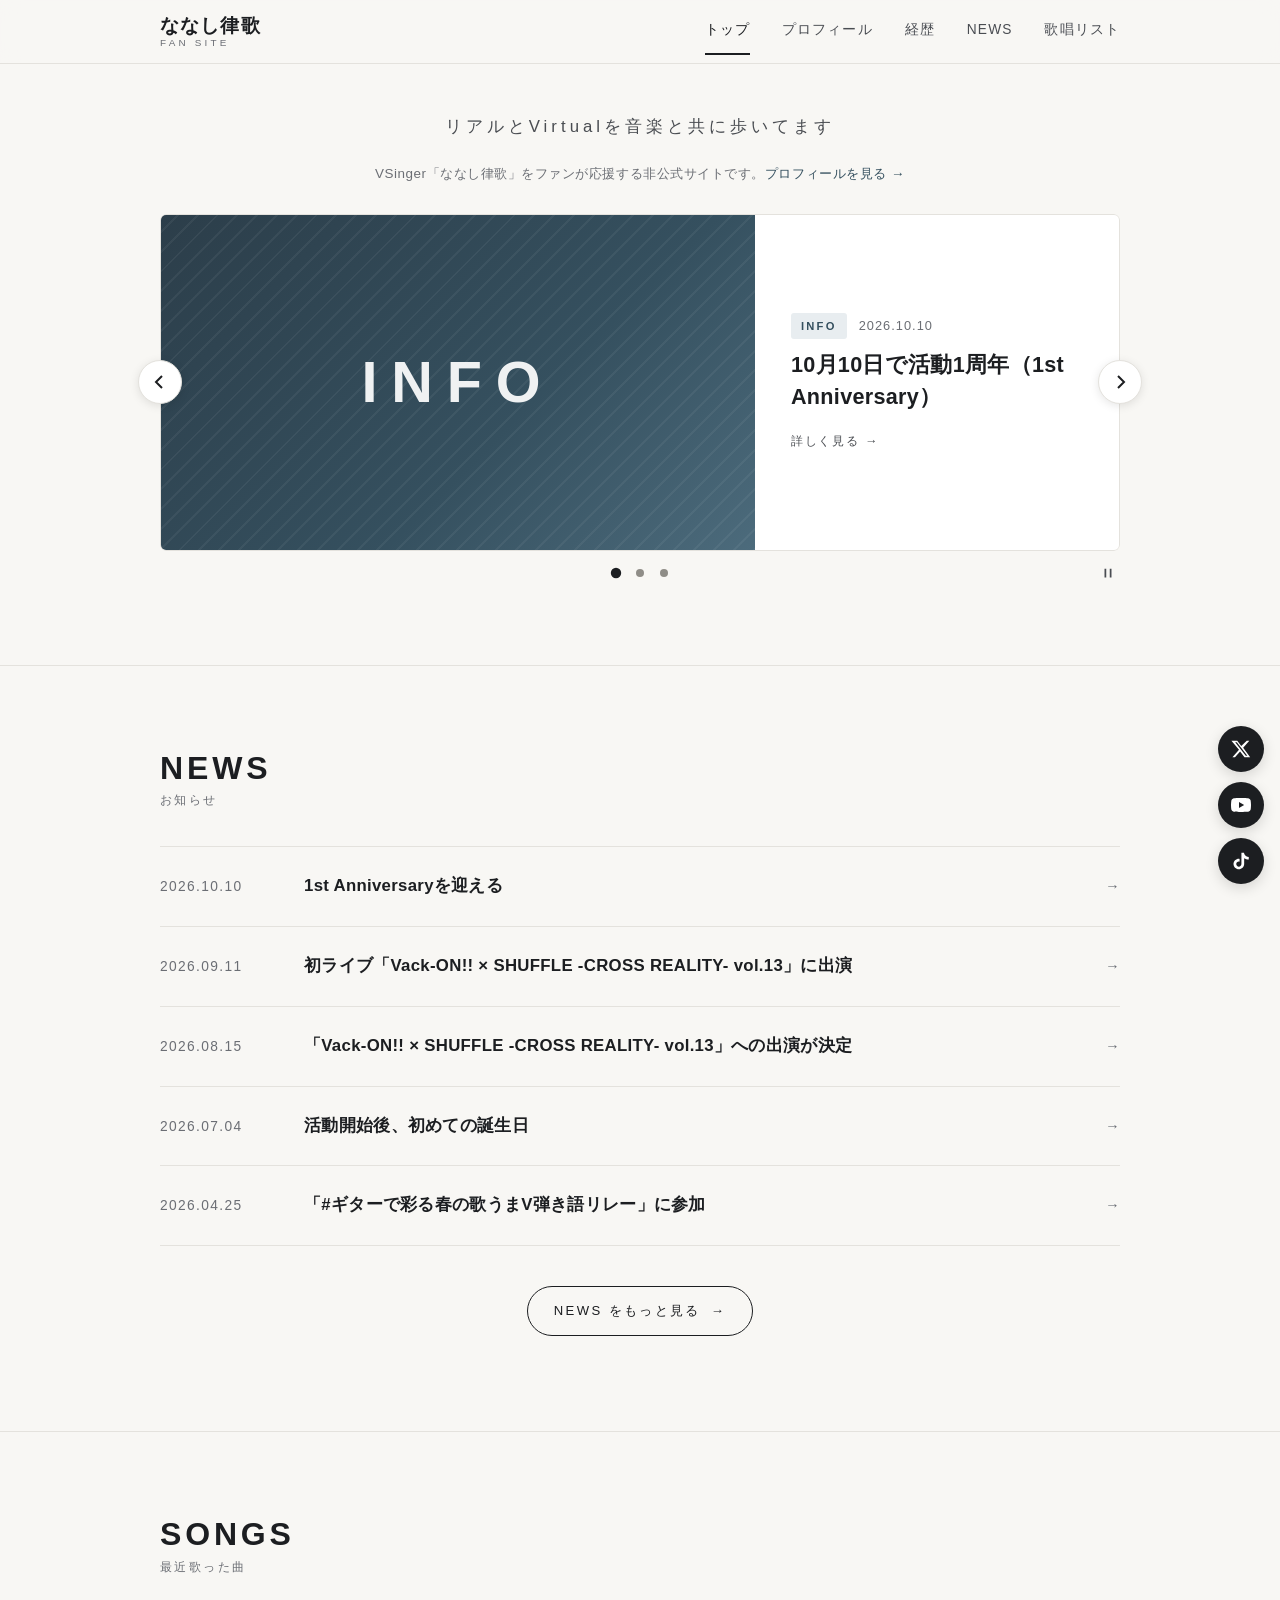
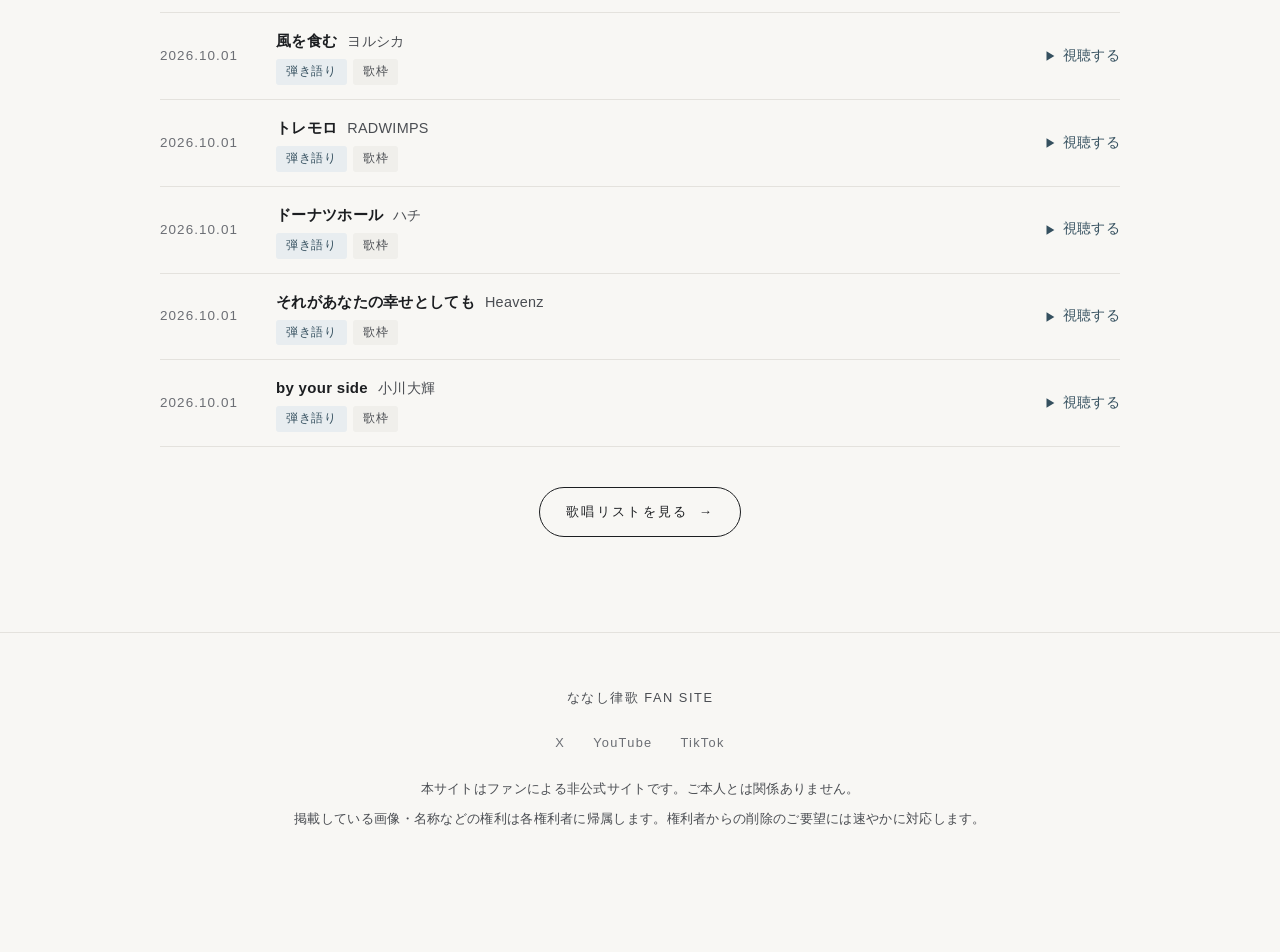
==== index.html @ d7cdb9dd "サイト初版 ななし律歌 FAN SITE の初回コミット（HTML/CSS/JS、サイト用データ、変換ツール、README）  Co-Authored-By: Claude Fable 5.1 <no" ====
<!DOCTYPE html>
<html lang="ja">
<head>
  <meta charset="UTF-8">
  <meta name="viewport" content="width=device-width, initial-scale=1">
  <title>ななし律歌 FAN SITE</title>
  <meta name="description" content="VSinger ななし律歌の非公式ファンサイト。リアルとVirtualを音楽と共に歩いてます。最新情報と歌唱リストをまとめています。">
  <meta property="og:title" content="ななし律歌 FAN SITE">
  <meta property="og:description" content="VSinger ななし律歌の非公式ファンサイト。リアルとVirtualを音楽と共に歩いてます。最新情報と歌唱リストをまとめています。">
  <meta property="og:type" content="website">
  <meta property="og:site_name" content="ななし律歌 FAN SITE">
  <meta property="og:locale" content="ja_JP">
  <meta property="og:url" content="https://USERNAME.github.io/nanashi-fansite/">
  <meta property="og:image" content="https://USERNAME.github.io/nanashi-fansite/images/og.png">
  <meta property="og:image:width" content="1200">
  <meta property="og:image:height" content="630">
  <meta property="og:image:alt" content="ななし律歌 FAN SITE">
  <meta name="twitter:card" content="summary_large_image">
  <link rel="canonical" href="https://USERNAME.github.io/nanashi-fansite/">
  <meta name="theme-color" content="#f8f7f4">
  <meta name="color-scheme" content="only light">
  <link rel="apple-touch-icon" href="./images/apple-touch-icon.png">
  <link rel="icon" href="data:image/svg+xml,%3Csvg xmlns='http://www.w3.org/2000/svg' viewBox='0 0 64 64'%3E%3Crect width='64' height='64' rx='14' fill='%2335505f'/%3E%3Ctext x='32' y='44' font-size='34' text-anchor='middle' fill='white' font-family='sans-serif' font-weight='700'%3E律%3C/text%3E%3C/svg%3E">
  <link rel="preconnect" href="https://i.ytimg.com">
  <link rel="stylesheet" href="./css/style.css">
</head>
<body>
  <!-- ヘッダー（全ページ共通・常に表示） -->
  <header class="site-header">
    <div class="inner">
      <a class="logo" href="./index.html" aria-label="ななし律歌 FAN SITE トップページへ">
        <span class="logo-name">ななし律歌</span>
        <span class="logo-sub">FAN SITE</span>
      </a>
      <nav class="nav" aria-label="メニュー">
      <a href="./index.html" aria-current="page">トップ</a>
      <a href="./profile.html">プロフィール</a>
      <a href="./biography.html">経歴</a>
      <a href="./news.html">NEWS</a>
      <a href="./songs.html">歌唱リスト</a>
      </nav>
    </div>
  </header>

  <main>
    <h1 class="visually-hidden">ななし律歌 FAN SITE</h1>
    <p class="tagline">リアルとVirtualを音楽と共に歩いてます</p>
    <p class="site-intro">VSinger「ななし律歌」をファンが応援する非公式サイトです。<a href="./profile.html">プロフィールを見る <span aria-hidden="true">→</span></a></p>

    <!-- 注目情報スライド（内容は data/slides.js で編集） -->
    <section class="featured">
      <div class="inner">
        <h2 class="visually-hidden" id="featured-title">注目情報</h2>
        <div class="slider" id="featured-slider" role="region" aria-roledescription="カルーセル" aria-labelledby="featured-title">
          <div class="slider-viewport">
            <div class="slider-track"></div>
          </div>
          <button class="slider-arrow prev" type="button" aria-label="前のスライドへ">
            <svg viewBox="0 0 16 16" aria-hidden="true"><path d="M10 2 4 8l6 6"/></svg>
          </button>
          <button class="slider-arrow next" type="button" aria-label="次のスライドへ">
            <svg viewBox="0 0 16 16" aria-hidden="true"><path d="m6 2 6 6-6 6"/></svg>
          </button>
          <div class="slider-dots" role="group" aria-label="スライドの位置"></div>
          <button class="slider-pause" type="button" aria-label="自動送りを止める" title="自動送りを止める">
            <svg class="ico-pause" viewBox="0 0 16 16" aria-hidden="true"><path d="M5 3v10M11 3v10"/></svg>
            <svg class="ico-play" viewBox="0 0 16 16" aria-hidden="true"><path d="M5 3v10l8-5z"/></svg>
          </button>
        </div>
      </div>
    </section>

    <!-- NEWS（内容は NEWS.xlsx → tools/convert_news.py で data/news.js を生成。ここには新しい 5 件まで表示） -->
    <section class="section section--line" id="news">
      <div class="inner">
        <div class="section-head">
          <h2 class="section-title">NEWS<span class="ja">お知らせ</span></h2>
        </div>
        <ul class="news-list" data-news-list data-limit="5"></ul>
        <p class="news-foot"><a class="btn-more" href="./news.html">NEWS をもっと見る</a></p>
      </div>
    </section>

    <!-- 最近歌った曲（data/songs.js から自動で新しい順に 5 件。更新は歌唱リストの変換だけで反映） -->
    <section class="section section--line" id="recent">
      <div class="inner">
        <div class="section-head">
          <h2 class="section-title">SONGS<span class="ja">最近歌った曲</span></h2>
        </div>
        <ul class="recent-list" data-recent-songs data-limit="5"></ul>
        <p class="news-foot"><a class="btn-more" href="./songs.html">歌唱リストを見る</a></p>
      </div>
    </section>
  </main>

  <!-- SNS リンク（全ページ共通・右下に常に表示） -->
  <nav class="sns-fixed" aria-label="SNS">
    <a href="https://x.com/__77shi" target="_blank" rel="noopener noreferrer" aria-label="X を新しいタブで開く" title="X">
      <svg viewBox="0 0 24 24" aria-hidden="true"><path d="M18.9 2H22l-7.4 8.5L23 22h-6.8l-5.3-6.9L4.8 22H1.7l7.9-9L.5 2h7l4.8 6.3L18.9 2zm-1.2 18h1.9L7 3.9H5L17.7 20z"/></svg>
    </a>
    <a href="https://www.youtube.com/@nanashi_77shi" target="_blank" rel="noopener noreferrer" aria-label="YouTube を新しいタブで開く" title="YouTube">
      <svg viewBox="0 0 24 24" aria-hidden="true"><path d="M23.5 6.2a3 3 0 0 0-2.1-2.1C19.5 3.6 12 3.6 12 3.6s-7.5 0-9.4.5A3 3 0 0 0 .5 6.2 31 31 0 0 0 0 12a31 31 0 0 0 .5 5.8 3 3 0 0 0 2.1 2.1c1.9.5 9.4.5 9.4.5s7.5 0 9.4-.5a3 3 0 0 0 2.1-2.1A31 31 0 0 0 24 12a31 31 0 0 0-.5-5.8zM9.6 15.6V8.4l6.2 3.6-6.2 3.6z"/></svg>
    </a>
    <a href="https://www.tiktok.com/@__.nanashi.__" target="_blank" rel="noopener noreferrer" aria-label="TikTok を新しいタブで開く" title="TikTok">
      <svg viewBox="0 0 24 24" aria-hidden="true"><path d="M12.5 2h3.1c.2 1.7 1.2 3.3 2.7 4.2.9.6 2 .9 3 .9v3.2c-2 0-3.9-.6-5.5-1.7v7.1c0 3.5-2.9 6.3-6.4 6.3S3 19.2 3 15.7s2.9-6.3 6.4-6.3c.3 0 .6 0 .9.1v3.3c-.3-.1-.6-.2-.9-.2-1.7 0-3.1 1.4-3.1 3.1s1.4 3.1 3.1 3.1 3.1-1.4 3.1-3.1V2z"/></svg>
    </a>
  </nav>

  <!-- ページ上部へ戻るボタン（全ページ共通） -->
  <button class="to-top" id="to-top" type="button" aria-label="ページの上部へ戻る">
    <svg viewBox="0 0 24 24" aria-hidden="true"><path d="m6 14 6-6 6 6"/></svg>
  </button>

  <!-- フッター（全ページ共通） -->
  <footer class="site-footer">
    <div class="inner">
      <p class="footer-name">ななし律歌 FAN SITE</p>
      <div class="footer-links">
        <a href="https://x.com/__77shi" target="_blank" rel="noopener noreferrer">X</a>
        <a href="https://www.youtube.com/@nanashi_77shi" target="_blank" rel="noopener noreferrer">YouTube</a>
        <a href="https://www.tiktok.com/@__.nanashi.__" target="_blank" rel="noopener noreferrer">TikTok</a>
      </div>
      <p class="disclaimer">本サイトはファンによる非公式サイトです。ご本人とは関係ありません。</p>
      <p class="disclaimer rights">掲載している画像・名称などの権利は各権利者に帰属します。権利者からの削除のご要望には速やかに対応します。</p>
    </div>
  </footer>

  <!-- 読み込み順: スライドと NEWS を先に描き、大きい data/songs.js（歌唱リスト全件）は「最近歌った曲」の直前で読む -->
  <script src="./data/slides.js"></script>
  <script src="./data/news.js"></script>
  <script src="./js/slider.js"></script>
  <script src="./js/news.js"></script>
  <script src="./data/songs.js"></script>
  <script src="./js/home.js"></script>
  <script src="./js/common.js"></script>
</body>
</html>
---- css/style.css ----
/* =====================================================================
   ななし律歌 FAN SITE  共通スタイル
   白っぽい背景・濃い文字・色数を絞った落ち着いた配色（ゴシック体）
   ===================================================================== */

/* Windows の游ゴシックは標準の太さ（Regular）が細く薄く見えるので、端末内の Medium を本文用に割り当てる
   （local() は端末のフォントを指すだけで、ダウンロードは発生しない。Mac / iPhone はヒラギノが先に選ばれるので影響なし） */
@font-face { font-family: "Yu Gothic Body"; font-weight: 400; src: local("Yu Gothic Medium"), local("YuGothic-Medium"); }
@font-face { font-family: "Yu Gothic Body"; font-weight: 500; src: local("Yu Gothic Medium"), local("YuGothic-Medium"); }
@font-face { font-family: "Yu Gothic Body"; font-weight: 700; src: local("Yu Gothic Bold"), local("YuGothic-Bold"); }

:root {
  --paper: #f8f7f4;        /* ページ背景（少し温かみのある白） */
  --paper-2: #ffffff;      /* カードなどの白 */
  --ink: #1c1e21;          /* 本文の文字色 */
  --ink-2: #4a4d52;        /* やや薄い文字色 */
  --muted: #6b6e74;        /* 補足の文字色（白背景で 4.8:1 を確保） */
  --line: #e4e2dd;         /* 罫線 */
  --accent: #35505f;       /* 差し色（落ち着いた青灰） */
  --accent-soft: #e8edf0;  /* 差し色の薄い版（ボタン背景など） */
  --ui-faint: #8f8d87;     /* 薄い UI 部品（スライドのドット・アーティスト名の点線）。背景に対して 3.1:1 を確保 */
  --header-h: 64px;
  --max: 1040px;
  --gutter: clamp(16px, 4vw, 40px);
  --radius: 6px;
  --font: "Hiragino Kaku Gothic ProN", "Hiragino Sans", "Noto Sans JP", "Yu Gothic Body", "Yu Gothic", "YuGothic",
          Meiryo, "Helvetica Neue", Arial, sans-serif;  /* 端末に入っているゴシック体を使う（Web フォントは読み込まない） */
}

*, *::before, *::after { box-sizing: border-box; }
[hidden] { display: none !important; }
/* キーボード操作時のフォーカス枠を全部品で差し色にそろえる（:where() は優先度 0 なので、個別の指定があればそちらが勝つ） */
:where(a, button, input, select, [tabindex]):focus-visible { outline: 2px solid var(--accent); outline-offset: 2px; }
:root { color-scheme: only light; }

html { scroll-padding-top: calc(var(--header-h) + 16px); }

body {
  margin: 0;
  font-family: var(--font);
  font-size: 15px;
  line-height: 1.8;
  color: var(--ink);
  background: var(--paper);
  -webkit-font-smoothing: antialiased;
  letter-spacing: 0.02em;
  padding-top: var(--header-h);
}

a { color: inherit; }
img { display: block; max-width: 100%; }
button { font: inherit; color: inherit; cursor: pointer; }
h1, h2, h3 { margin: 0; font-weight: 700; line-height: 1.4; }

.inner {
  max-width: var(--max);
  margin: 0 auto;
  padding-left: var(--gutter);
  padding-right: var(--gutter);
}

.visually-hidden {
  position: absolute; width: 1px; height: 1px; overflow: hidden;
  clip: rect(0 0 0 0); white-space: nowrap;
}

/* ---------- ヘッダー（常に表示） ---------- */
.site-header {
  position: fixed; top: 0; left: 0; right: 0;
  height: var(--header-h);
  background: rgba(248, 247, 244, 0.9);
  -webkit-backdrop-filter: blur(10px);
  backdrop-filter: blur(10px);
  border-bottom: 1px solid var(--line);
  z-index: 50;
}
.site-header .inner {
  height: 100%;
  display: flex; align-items: center; justify-content: space-between; gap: 16px;
}
.logo {
  text-decoration: none; color: var(--ink);
  display: flex; flex-direction: column; line-height: 1.15; white-space: nowrap; flex-shrink: 0;
}
.logo .logo-name { font-size: 1.2rem; font-weight: 700; letter-spacing: 0.06em; }
.logo .logo-sub  { font-size: 0.62rem; font-weight: 500; letter-spacing: 0.32em; color: var(--muted); }
.logo:hover .logo-name { color: var(--accent); }

.nav { display: flex; gap: clamp(14px, 3vw, 32px); white-space: nowrap; }
.nav a {
  text-decoration: none; font-size: 0.86rem; font-weight: 500;
  letter-spacing: 0.08em; color: var(--ink-2);
  padding: 10px 0; border-bottom: 2px solid transparent;  /* 高さ約 47px（指で押しやすい大きさ）。64px のヘッダーに収まる */
}
.nav a:hover { color: var(--ink); }
.nav a[aria-current] { color: var(--ink); border-bottom-color: var(--ink); }  /* 詳細ページでは aria-current="true"（一覧の一部）を使う */

/* ---------- SNS（右下に常に表示） ---------- */
.sns-fixed {
  position: fixed; right: 16px; bottom: 16px;
  display: flex; flex-direction: column; gap: 10px; z-index: 40;
}
.sns-fixed a {
  width: 46px; height: 46px; border-radius: 50%;
  background: var(--ink); color: #fff;
  display: grid; place-items: center;
  box-shadow: 0 4px 14px rgba(0, 0, 0, 0.14);
  transition: transform 0.15s ease, background-color 0.15s ease;
}
.sns-fixed a:hover { transform: translateY(-2px); background: var(--accent); }
.sns-fixed svg { width: 20px; height: 20px; fill: currentColor; }

/* ---------- ページ上部へ戻るボタン（SNS ボタンの上に表示） ---------- */
.to-top {
  position: fixed; right: calc(16px + 46px + 10px); bottom: 16px;  /* TikTok アイコンの左隣 */
  width: 46px; height: 46px; border-radius: 50%;
  border: 1px solid var(--line); background: var(--paper-2); color: var(--ink);
  box-shadow: 0 4px 14px rgba(0, 0, 0, 0.12);
  display: grid; place-items: center; padding: 0; z-index: 40;
  opacity: 0; visibility: hidden; transform: translateY(8px);
  transition: opacity 0.2s ease, transform 0.2s ease, visibility 0s linear 0.2s, background-color 0.15s ease;
}
.to-top.is-visible { opacity: 1; visibility: visible; transform: none; transition-delay: 0s; }
.to-top:hover { background: var(--accent-soft); }
.to-top svg { width: 18px; height: 18px; stroke: currentColor; fill: none; stroke-width: 2; }
.to-top .to-top-label { position: absolute; width: 1px; height: 1px; overflow: hidden; clip: rect(0 0 0 0); white-space: nowrap; }

/* ---------- ページ全体・セクション ---------- */
main { padding-bottom: 0; }  /* 右下の固定ボタン分の余白はフッター側（padding-bottom: 120px）で確保している */

.section { padding: clamp(40px, 7vw, 80px) 0; }
.section--line { border-top: 1px solid var(--line); }

.section-head {
  display: flex; align-items: baseline; justify-content: space-between; gap: 16px;
  margin-bottom: clamp(20px, 4vw, 36px);
}
.section-title {
  font-size: clamp(1.5rem, 3.4vw, 2rem);
  letter-spacing: 0.12em; font-weight: 700;
}
.section-note { margin: 0; font-size: 0.8rem; color: var(--muted); letter-spacing: 0.08em; white-space: nowrap; }
.section-title .ja {
  display: block; font-size: 0.78rem; letter-spacing: 0.2em;
  color: var(--muted); font-weight: 500; margin-top: 2px;
}

.tagline {
  text-align: center; margin: 0;
  padding: clamp(28px, 5vw, 48px) 0 clamp(20px, 3vw, 28px);
  font-size: clamp(0.9rem, 1.6vw, 1.05rem);
  letter-spacing: clamp(0.08em, 1.2vw, 0.24em); color: var(--ink-2);
  padding-left: var(--gutter); padding-right: var(--gutter); text-wrap: balance;
}
.site-intro {
  text-align: center; margin: -8px 0 0; padding: 0 var(--gutter) clamp(20px, 3vw, 28px);
  font-size: 0.84rem; color: var(--muted); letter-spacing: 0.04em;
}
.site-intro a { color: var(--accent); text-decoration: none; }
.site-intro a:hover { text-decoration: underline; text-underline-offset: 4px; }

.btn-more {
  display: inline-flex; align-items: center; gap: 10px;
  padding: 12px 26px; border: 1px solid var(--ink); border-radius: 999px;
  text-decoration: none; font-size: 0.82rem; letter-spacing: 0.18em; font-weight: 500;
  transition: background-color 0.15s ease, color 0.15s ease;
}
.btn-more:hover { background: var(--ink); color: #fff; }
.btn-more::after { content: "→"; content: "→" / ""; }  /* 2 つ目は「読み上げない」書き方。対応していないブラウザでは 1 つ目が使われる */

/* ---------- 注目情報スライド ---------- */
.featured { padding-bottom: clamp(40px, 7vw, 80px); }  /* .section と同じ値にそろえる */

.slider { position: relative; }
.slider-viewport { overflow: hidden; overflow: clip; border-radius: var(--radius); }
.slider-track {
  display: flex; margin: 0; padding: 0; list-style: none;
  transition: transform 0.55s cubic-bezier(0.4, 0, 0.2, 1);
}
.slide { flex: 0 0 100%; min-width: 0; }
.slide-link {
  color: inherit;
  display: grid; grid-template-columns: minmax(0, 62fr) minmax(0, 38fr);
  background: var(--paper-2); border: 1px solid var(--line);
  border-radius: var(--radius); overflow: hidden; text-decoration: none;
  height: 100%;
}
.slide-media {
  aspect-ratio: 16 / 9; background: var(--accent-soft); overflow: hidden;
  position: relative;
}
.slide-media img { width: 100%; height: 100%; object-fit: cover; transition: transform 0.6s ease; }
.slide-media.is-vertical { background: #2c2f33; }
.slide-media.is-vertical .slide-bg { position: absolute; inset: 0; filter: blur(18px) brightness(0.7); transform: scale(1.15); }
.slide-media.is-vertical img:not(.slide-bg) { position: relative; object-fit: contain; }
.slide-media.is-text {
  display: grid; place-items: center;
  background: linear-gradient(135deg, #2c3e4a 0%, var(--accent) 60%, #4c6b7c 100%);
  color: rgba(255, 255, 255, 0.92);
  font-size: clamp(2rem, 6vw, 3.6rem); letter-spacing: 0.24em; font-weight: 700;
}
.slide-media.is-text::after {
  content: ""; position: absolute; inset: 0;
  background: repeating-linear-gradient(-45deg, rgba(255,255,255,0.05) 0 2px, transparent 2px 14px);
}
.slide-body {
  padding: clamp(20px, 3vw, 36px);
  display: flex; flex-direction: column; justify-content: center; gap: 10px;
}
.slide-meta { display: flex; align-items: center; gap: 12px; }
.slide-label {
  font-size: 0.7rem; letter-spacing: 0.2em; font-weight: 700;
  color: var(--accent); background: var(--accent-soft);
  padding: 3px 10px; border-radius: 3px;
}
.slide-date { font-size: 0.8rem; color: var(--muted); letter-spacing: 0.08em; }
.slide-title { font-size: clamp(1.05rem, 1.9vw, 1.35rem); line-height: 1.5; }
.slide-cta { font-size: 0.78rem; letter-spacing: 0.14em; color: var(--ink-2); margin-top: 6px; }
.slide-cta::after { content: " →"; content: " →" / ""; }
.slide-link:hover .slide-title { color: var(--accent); }
.slide-link:hover .slide-media img:not(.slide-bg) { transform: scale(1.02); }  /* ぼかし背景（.slide-bg）は動かさない */
.slide-link:focus-visible { outline: 2px solid var(--accent); outline-offset: -4px; }  /* 枠が外側に出ると overflow: clip で切れるので内側に描く */
.slide-link:focus-visible .slide-title { color: var(--accent); }

.slider-arrow {
  position: absolute; top: calc((100% - 34px) / 2); transform: translateY(-50%);
  width: 44px; height: 44px; border-radius: 50%;
  border: 1px solid var(--line); background: var(--paper-2);
  box-shadow: 0 2px 10px rgba(0, 0, 0, 0.1);
  display: grid; place-items: center; z-index: 2;
  transition: background-color 0.15s ease;
}
.slider-arrow:hover { background: var(--accent-soft); }
.slider-arrow svg { width: 16px; height: 16px; stroke: var(--ink); fill: none; stroke-width: 2; }
.slider-arrow.prev { left: -22px; }
.slider-arrow.next { right: -22px; }

.slider-dots { display: flex; justify-content: center; gap: 0; margin-top: 10px; }
.slider-dots button {
  position: relative; width: 24px; height: 24px; border: 0; padding: 0; background: none;  /* 見た目は 8px、押せる範囲は 24px */
}
.slider-dots button::before {
  content: ""; position: absolute; left: 50%; top: 50%; width: 8px; height: 8px;
  transform: translate(-50%, -50%); border-radius: 50%; background: var(--ui-faint);
  transition: background-color 0.2s ease, transform 0.2s ease;
}
.slider-dots button[aria-current="true"]::before { background: var(--ink); transform: translate(-50%, -50%) scale(1.3); }
.slider-dots button:focus-visible { outline: 2px solid var(--accent); outline-offset: -4px; border-radius: 50%; }

/* 自動送りの一時停止ボタン（ドット行の右端。タッチ端末やスクリーンリーダーの人が止められるようにする） */
.slider-pause {
  position: absolute; right: 0; bottom: 0; width: 24px; height: 24px;
  border: 0; padding: 0; background: none; display: grid; place-items: center; color: var(--ink-2);
}
.slider-pause:hover { color: var(--ink); }
.slider-pause svg { width: 14px; height: 14px; stroke: currentColor; fill: none; stroke-width: 2; }
.slider-pause .ico-play { fill: currentColor; stroke: none; display: none; }
.slider-pause.is-paused .ico-pause { display: none; }
.slider-pause.is-paused .ico-play { display: block; }

/* ---------- NEWS ---------- */
.news-list { margin: 0; padding: 0; list-style: none; border-top: 1px solid var(--line); }
.news-item { border-bottom: 1px solid var(--line); }
.news-item-link {
  display: grid; grid-template-columns: 120px minmax(0, 1fr) auto; gap: 8px 24px; align-items: baseline;
  padding: clamp(18px, 3vw, 26px) 0; text-decoration: none; color: inherit;  /* 行全体が詳細ページへのリンク */
}
.news-date { font-size: 0.86rem; letter-spacing: 0.1em; color: var(--muted); }
.news-title { font-size: 1.05rem; line-height: 1.6; }
.news-arrow { color: var(--muted); font-size: 0.9rem; transition: transform 0.15s ease, color 0.15s ease; }
.news-item-link:hover .news-title { color: var(--accent); text-decoration: underline; text-underline-offset: 4px; }
.news-item-link:hover .news-arrow { color: var(--accent); transform: translateX(3px); }
.news-empty { color: var(--muted); padding: 24px 0; }
.news-foot { text-align: center; margin-top: clamp(24px, 4vw, 40px); }
.news-pager { margin: 28px 0 0; }

/* ---------- NEWS 詳細 ---------- */
.inner--narrow { max-width: 760px; }
.detail-back { margin: 0 0 24px; font-size: 0.84rem; letter-spacing: 0.08em; }
.detail-back a { text-decoration: none; color: var(--ink-2); }
.detail-back a:hover { color: var(--ink); text-decoration: underline; text-underline-offset: 4px; }
.detail-back--bottom { margin: 48px 0 0; padding-top: 24px; border-top: 1px solid var(--line); }
.detail-head { padding-bottom: 20px; margin-bottom: 28px; border-bottom: 1px solid var(--line); }
.detail-date { display: block; font-size: 0.86rem; letter-spacing: 0.1em; color: var(--muted); margin-bottom: 8px; }
.detail-title { font-size: clamp(1.35rem, 2.8vw, 1.8rem); line-height: 1.5; }
.detail-body { font-size: 0.98rem; line-height: 2; }
.detail-text { margin: 0 0 1.2em; }
.detail-heading {
  font-size: 1.02rem; letter-spacing: 0.08em; margin: 2em 0 0.8em;
  padding-left: 12px; border-left: 3px solid var(--accent);
}
.detail-heading:first-child { margin-top: 0; }
.detail-label { margin: 1em 0 0.1em; font-size: 0.8rem; letter-spacing: 0.14em; color: var(--muted); font-weight: 500; }
.detail-label + .detail-text { margin-top: 0; }
.detail-list { margin: 0 0 1.2em; padding-left: 1.3em; }
.detail-list li { margin-bottom: 0.4em; }
.detail-link { margin: 2em 0 0; display: flex; flex-wrap: wrap; gap: 10px; }

/* ---------- 歌唱リスト ---------- */
.toolbar {
  display: grid; gap: 16px;
  padding: 20px; background: var(--paper-2); border: 1px solid var(--line);
  border-radius: var(--radius); margin-bottom: 24px;
}
.search-box { position: relative; }
.search-box svg {
  position: absolute; left: 14px; top: 50%; transform: translateY(-50%);
  width: 18px; height: 18px; stroke: var(--muted); fill: none; stroke-width: 2;
}
.search-box input {
  width: 100%; padding: 12px 14px 12px 42px; font: inherit; font-size: max(16px, 1em);
  -webkit-appearance: none; appearance: none;
  border: 1px solid var(--line); border-radius: var(--radius); background: var(--paper);
  color: var(--ink);
}

.filter-row { display: flex; flex-wrap: wrap; gap: 12px 28px; }
.filter-group { display: flex; align-items: center; flex-wrap: wrap; gap: 8px; }
.filter-name { font-size: 0.78rem; letter-spacing: 0.12em; color: var(--muted); margin-right: 4px; }
.chip {
  padding: 6px 14px; border-radius: 999px; border: 1px solid var(--line);
  background: var(--paper); font-size: 0.84rem;
  transition: background-color 0.15s ease, color 0.15s ease, border-color 0.15s ease;
}
.chip:hover { border-color: var(--ink-2); }
.chip[aria-pressed="true"] { background: var(--ink); color: #fff; border-color: var(--ink); }

.toolbar-foot {
  display: flex; align-items: center; justify-content: space-between; gap: 16px; flex-wrap: wrap;
  font-size: 0.86rem; color: var(--ink-2);
}
.toolbar-foot select {
  font: inherit; font-size: max(16px, 1em); padding: 6px 10px; border: 1px solid var(--line);
  border-radius: var(--radius); background: var(--paper); color: var(--ink);
}
.btn-reset { background: none; border: 0; text-decoration: underline; color: var(--muted); font-size: 0.82rem; padding: 8px 0; }  /* 上下の余白で指で押しやすくする */
.btn-reset:hover { color: var(--ink); }

.song-table { width: 100%; border-collapse: collapse; font-size: 0.92rem; }
.song-table th, .song-table td { text-align: left; padding: 14px 12px; border-bottom: 1px solid var(--line); vertical-align: top; }
.song-table th { font-size: 0.78rem; letter-spacing: 0.14em; color: var(--muted); font-weight: 500; border-bottom-color: var(--ink); }
.song-table td.title { font-weight: 700; }
.song-table td.date { white-space: nowrap; color: var(--ink-2); font-variant-numeric: tabular-nums; }
.tag {
  display: inline-block; padding: 2px 10px; border-radius: 3px;
  font-size: 0.76rem; letter-spacing: 0.06em; background: var(--accent-soft); color: var(--accent); white-space: nowrap;
}
.tag.is-format { background: #f0efeb; color: var(--ink-2); }
.link-watch {
  display: inline-flex; align-items: center; gap: 6px; white-space: nowrap;
  text-decoration: none; color: var(--accent); font-size: 0.86rem; font-weight: 500;
}
.link-watch:hover { text-decoration: underline; }
.link-watch svg { width: 14px; height: 14px; fill: currentColor; }
.song-empty { padding: 40px 0; text-align: center; color: var(--muted); line-height: 2; }
.song-empty .btn-reset { font-size: inherit; color: var(--accent); }

/* ---------- 歌唱リストのページ送り ---------- */
.pager { display: flex; justify-content: center; align-items: center; flex-wrap: wrap; gap: 6px; margin: 20px 0; }
.pager[hidden] { display: none; }
.pager-btn {
  min-width: 40px; height: 40px; padding: 0 12px; border-radius: 999px;
  border: 1px solid var(--line); background: var(--paper-2); font-size: 0.86rem;
  font-variant-numeric: tabular-nums;
  transition: background-color 0.15s ease, color 0.15s ease, border-color 0.15s ease;
}
.pager-btn:hover:not(:disabled) { border-color: var(--ink-2); }
.pager-btn[aria-current="page"] { background: var(--ink); color: #fff; border-color: var(--ink); }
.pager-btn:disabled { opacity: 0.35; cursor: default; }
.pager-btn.is-step { padding: 0 16px; letter-spacing: 0.08em; }
.pager-gap { color: var(--muted); padding: 0 2px; }

/* ---------- プロフィール ---------- */
.profile { display: grid; grid-template-columns: minmax(0, 5fr) minmax(0, 7fr); gap: clamp(24px, 4vw, 56px); align-items: start; }
.profile.is-text-only { grid-template-columns: 1fr; }
.profile-visual { margin: 0; }
.profile-visual img { width: 100%; height: auto; aspect-ratio: 3 / 4; object-fit: cover; border-radius: var(--radius); border: 1px solid var(--line); background: var(--paper-2); }
.profile-kana { margin: 0 0 4px; font-size: 0.8rem; letter-spacing: 0.18em; color: var(--muted); }
.profile-name { font-size: clamp(1.8rem, 3.6vw, 2.4rem); letter-spacing: 0.08em; }
.profile-intro { margin: 14px 0 28px; font-size: 1.05rem; letter-spacing: 0.12em; color: var(--ink-2); }
.profile-bio { margin: -12px 0 28px; line-height: 2; color: var(--ink-2); }  /* 紹介文（経歴.xlsx の「紹介文」を流用） */
.profile-facts {
  display: grid; grid-template-columns: repeat(auto-fit, minmax(150px, 1fr)); gap: 12px 24px;
  margin: 0 0 32px; padding: 20px 0; border-top: 1px solid var(--line); border-bottom: 1px solid var(--line);
}
.profile-facts div { display: flex; flex-direction: column; gap: 2px; }
.profile-facts dt { font-size: 0.78rem; letter-spacing: 0.16em; color: var(--muted); }
.profile-facts dd { margin: 0; font-size: 1.05rem; font-weight: 500; }
.profile-sub { margin: 0 0 12px; font-size: 0.78rem; letter-spacing: 0.2em; color: var(--muted); font-weight: 500; }
.tag-list { list-style: none; margin: 0 0 10px; padding: 0; display: grid; gap: 8px; }
.tag-list li { display: flex; align-items: center; gap: 14px; }
.tag-use { flex: 0 0 7em; font-size: 0.82rem; color: var(--ink-2); }
.tag-link {
  display: inline-block; padding: 6px 14px; border-radius: 999px;
  background: var(--accent-soft); color: var(--accent); text-decoration: none; font-weight: 500;
  transition: background-color 0.15s ease, color 0.15s ease;
}
.tag-link:hover { background: var(--ink); color: #fff; }
.tag-plain { font-size: 1.15rem; }
.profile-note { margin: 0 0 32px; font-size: 0.8rem; color: var(--muted); }
.profile-note a { color: var(--muted); }
.profile-links { list-style: none; margin: 0; padding: 0; display: flex; flex-wrap: wrap; gap: 10px; }
.profile-links a {
  display: inline-flex; align-items: center; gap: 8px; padding: 8px 16px;
  border: 1px solid var(--line); border-radius: 999px; background: var(--paper-2);
  text-decoration: none; font-size: 0.86rem; transition: border-color 0.15s ease;
}
.profile-links a:hover { border-color: var(--ink); }
.profile-links .label { font-weight: 700; letter-spacing: 0.06em; }
.profile-links .handle { color: var(--muted); }

/* ---------- 経歴 ---------- */
.bio-intro { margin: 0 0 20px; font-size: 1rem; line-height: 2; color: var(--ink-2); }
.bio-credits {
  display: flex; flex-wrap: wrap; gap: 6px 28px; margin: 0 0 clamp(28px, 5vw, 44px);
  padding: 14px 0; border-top: 1px solid var(--line); border-bottom: 1px solid var(--line); font-size: 0.86rem;
}
.bio-credits div { display: flex; gap: 4px; }
.bio-credits dt { color: var(--muted); letter-spacing: 0.1em; }
.bio-credits dt::after { content: "："; }
.bio-credits dd { margin: 0; }
.bio-year { margin-top: clamp(32px, 5vw, 48px); }
.bio-year:first-of-type { margin-top: 0; }
.bio-year-title {
  font-size: clamp(1.25rem, 2.6vw, 1.5rem); letter-spacing: 0.1em; font-variant-numeric: tabular-nums;
  padding-bottom: 10px; border-bottom: 1px solid var(--ink);
}
.bio-list { list-style: none; margin: 0; padding: 0; }
.bio-item {
  display: grid; grid-template-columns: 6.5em minmax(0, 1fr); gap: 4px 20px;
  padding: 14px 0; border-bottom: 1px solid var(--line);
}
.bio-date { font-size: 0.86rem; letter-spacing: 0.08em; color: var(--muted); padding-top: 2px; white-space: nowrap; font-variant-numeric: tabular-nums; }
.bio-text { margin: 0; white-space: pre-line; }  /* Excel のセル内改行をそのまま改行として表示 */
.bio-empty { color: var(--muted); padding: 24px 0; }

/* ---------- 歌唱リストの補助（凡例・アーティスト名ボタン） ---------- */
.legend { margin: -12px 0 20px; font-size: 0.8rem; color: var(--muted); line-height: 1.7; }
.legend b { font-weight: 500; color: var(--ink-2); }
.artist-btn {
  background: none; border: 0; padding: 0; font: inherit; color: inherit; cursor: pointer;
  text-decoration: underline dotted; text-decoration-color: var(--ui-faint); text-underline-offset: 4px;
}
.artist-btn:hover { color: var(--accent); text-decoration-color: currentColor; }

/* ---------- トップ: 最近歌った曲 ---------- */
.recent-list { list-style: none; margin: 0; padding: 0; border-top: 1px solid var(--line); }
.recent-item {
  display: grid; grid-template-columns: 96px minmax(0, 1fr) auto; gap: 6px 20px; align-items: center;
  padding: 14px 0; border-bottom: 1px solid var(--line);
}
.recent-date { font-size: 0.84rem; letter-spacing: 0.08em; color: var(--muted); font-variant-numeric: tabular-nums; }
.recent-main { min-width: 0; }
.recent-title { font-weight: 700; }
.recent-artist { color: var(--ink-2); font-size: 0.9rem; margin-left: 10px; }
.recent-tags { display: flex; gap: 6px; margin-top: 4px; }
.recent-item .link-watch { justify-self: end; }

/* ---------- フッター ---------- */
.site-footer {
  border-top: 1px solid var(--line);
  padding: 40px 0 120px; text-align: center;
  font-size: 0.8rem; color: var(--muted); line-height: 1.9;
}
.site-footer .footer-name { letter-spacing: 0.12em; color: var(--ink-2); font-weight: 500; }
.site-footer .footer-links { display: flex; justify-content: center; gap: 20px; margin: 10px 0 14px; }
.site-footer .footer-links a { text-decoration: none; letter-spacing: 0.1em; padding: 8px 4px; }  /* 指で押しやすい大きさに */
.site-footer .footer-links a:hover { color: var(--ink); }
.site-footer .disclaimer { margin: 0; color: var(--ink-2); }
.site-footer .rights { margin: 6px 0 0; }

/* ---------- スマホ・タブレット ---------- */
@media (min-width: 701px) {
  /* タブレットでも指で押しやすいように、見た目は変えずに当たり判定だけ上下に広げる */
  .song-table .link-watch, .song-table .artist-btn { padding: 8px 0; margin: -8px 0; }
}

@media (max-width: 700px) {
  body { font-size: 14.5px; }
  .slide-link { grid-template-columns: 1fr; }
  .slide-body { padding: 18px 18px 22px; gap: 6px; }
  .slider-arrow.prev { left: 8px; }   /* 1 カラムになる幅では矢印を画像の上に置く */
  .slider-arrow.next { right: 8px; }
  .slider-arrow { top: calc((100vw - 2 * var(--gutter)) * 9 / 32); }  /* 16:9 画像の中央 */

  .news-item-link { grid-template-columns: minmax(0, 1fr) auto; gap: 2px 12px; }
  .news-item-link .news-date { grid-column: 1 / -1; }  /* スマホでは日付を上の行に */
  .profile { grid-template-columns: 1fr; }
  .profile-visual { max-width: 420px; margin: 0 auto; }
  .bio-item { grid-template-columns: 5.5em minmax(0, 1fr); gap: 2px 14px; }
  .tag-use { flex: 0 0 auto; min-width: 6.5em; white-space: nowrap; }

  /* スマホでは SNS ボタンを小さく横並びにして、本文を隠す範囲を減らす */
  .sns-fixed { flex-direction: row; gap: 8px; right: 12px; bottom: 12px; }
  .sns-fixed a { width: 40px; height: 40px; }
  .sns-fixed svg { width: 18px; height: 18px; }
  .to-top { right: calc(12px + 40px * 3 + 8px * 2 + 8px); bottom: 12px; width: 40px; height: 40px; }  /* 横並び SNS の左隣 */

  .chip { padding: 6px 11px; font-size: 0.8rem; min-height: 36px; }
  .detail-back a { display: inline-block; padding: 8px 0; }
  .pager { gap: 4px; }
  .pager-btn { min-width: 36px; height: 36px; padding: 0 10px; font-size: 0.8rem; }
  .pager-btn.is-step { padding: 0 12px; }
  .toolbar { padding: 12px; gap: 10px; }

  .song-table thead { display: none; }
  .song-table, .song-table tbody, .song-table tr, .song-table td { display: block; }
  .song-table tr { padding: 14px 0; border-bottom: 1px solid var(--line); }
  .song-table td { padding: 2px 0; border: 0; }
  .song-table td.title { font-size: 1rem; }
  .song-table td.artist { color: var(--ink-2); }
  .song-table td.kind, .song-table td.format { display: inline-block; margin-top: 8px; margin-right: 6px; }
  .song-table td.date { display: inline-block; margin-right: 14px; margin-top: 6px; font-size: 0.86rem; }
  .song-table td.link { display: block; margin-top: 10px; }
  .link-watch {
    display: inline-flex; min-height: 40px; padding: 6px 18px; border: 1px solid var(--line);
    border-radius: 999px; background: var(--paper-2);  /* 指で押しやすいボタンにする */
  }
  .pager--top { display: none; }  /* スマホでは上側のページ送りを省き、曲が早く見えるようにする */
  .filter-name { flex-shrink: 0; }  /* 「種類」「形式」を縦に折らない */
  .filter-group {
    flex-wrap: nowrap; overflow-x: auto; scrollbar-width: none; -webkit-overflow-scrolling: touch;
    gap: 6px; margin: 0 -12px; padding: 4px 12px;  /* toolbar の内側余白（12px）まで横スクロール領域を広げる。上下 4px はフォーカス枠が切れないための余白 */
  }
  .filter-group::-webkit-scrollbar { display: none; }
  .filter-group .chip { flex-shrink: 0; }
  .recent-item { grid-template-columns: 1fr; gap: 4px; }
  .recent-item .link-watch { justify-self: start; margin-top: 4px; }
}

@media (max-width: 480px) {
  .site-header .inner { gap: 10px; }
  .logo .logo-name { font-size: 1.02rem; letter-spacing: 0.04em; }
  .logo .logo-sub { font-size: 0.56rem; letter-spacing: 0.24em; }
  .pager { gap: 4px; }
  .pager-btn { min-width: 34px; height: 36px; padding: 0 8px; font-size: 0.78rem; }
  .pager-btn.is-step { padding: 0 10px; letter-spacing: 0.04em; }
  .profile-intro { letter-spacing: 0.06em; }
  .nav { gap: 10px; overflow-x: auto; -webkit-overflow-scrolling: touch; scrollbar-width: none; padding: 4px 0; }  /* 上下 4px はフォーカス枠が切れないための余白 */
  .nav::-webkit-scrollbar { display: none; }
  .nav a { font-size: 0.74rem; letter-spacing: 0.04em; flex-shrink: 0; }
}

@media (max-width: 400px) {
  .logo .logo-sub { display: none; }  /* 小さい端末ではメニューを優先 */
  .nav { gap: 8px; }
  .nav a { letter-spacing: 0; }
  .nav a[href="./index.html"] { display: none; }  /* ロゴがトップへのリンクなので、幅が足りない端末ではメニューの「トップ」を省く（メニューが 5 つ並ぶため） */
}

@media print {
  .site-header, .sns-fixed, .to-top, .slider-arrow, .slider-dots, .slider-pause, .pager, .btn-more { display: none !important; }
  body { padding-top: 0; background: #fff; }
  a { text-decoration: none; color: inherit; }
}

@media (prefers-reduced-motion: reduce) {
  .slider-track { transition: none; }
  .slide-media img { transition: none; }
  .slide-link:hover .slide-media img:not(.slide-bg) { transform: none; }
}
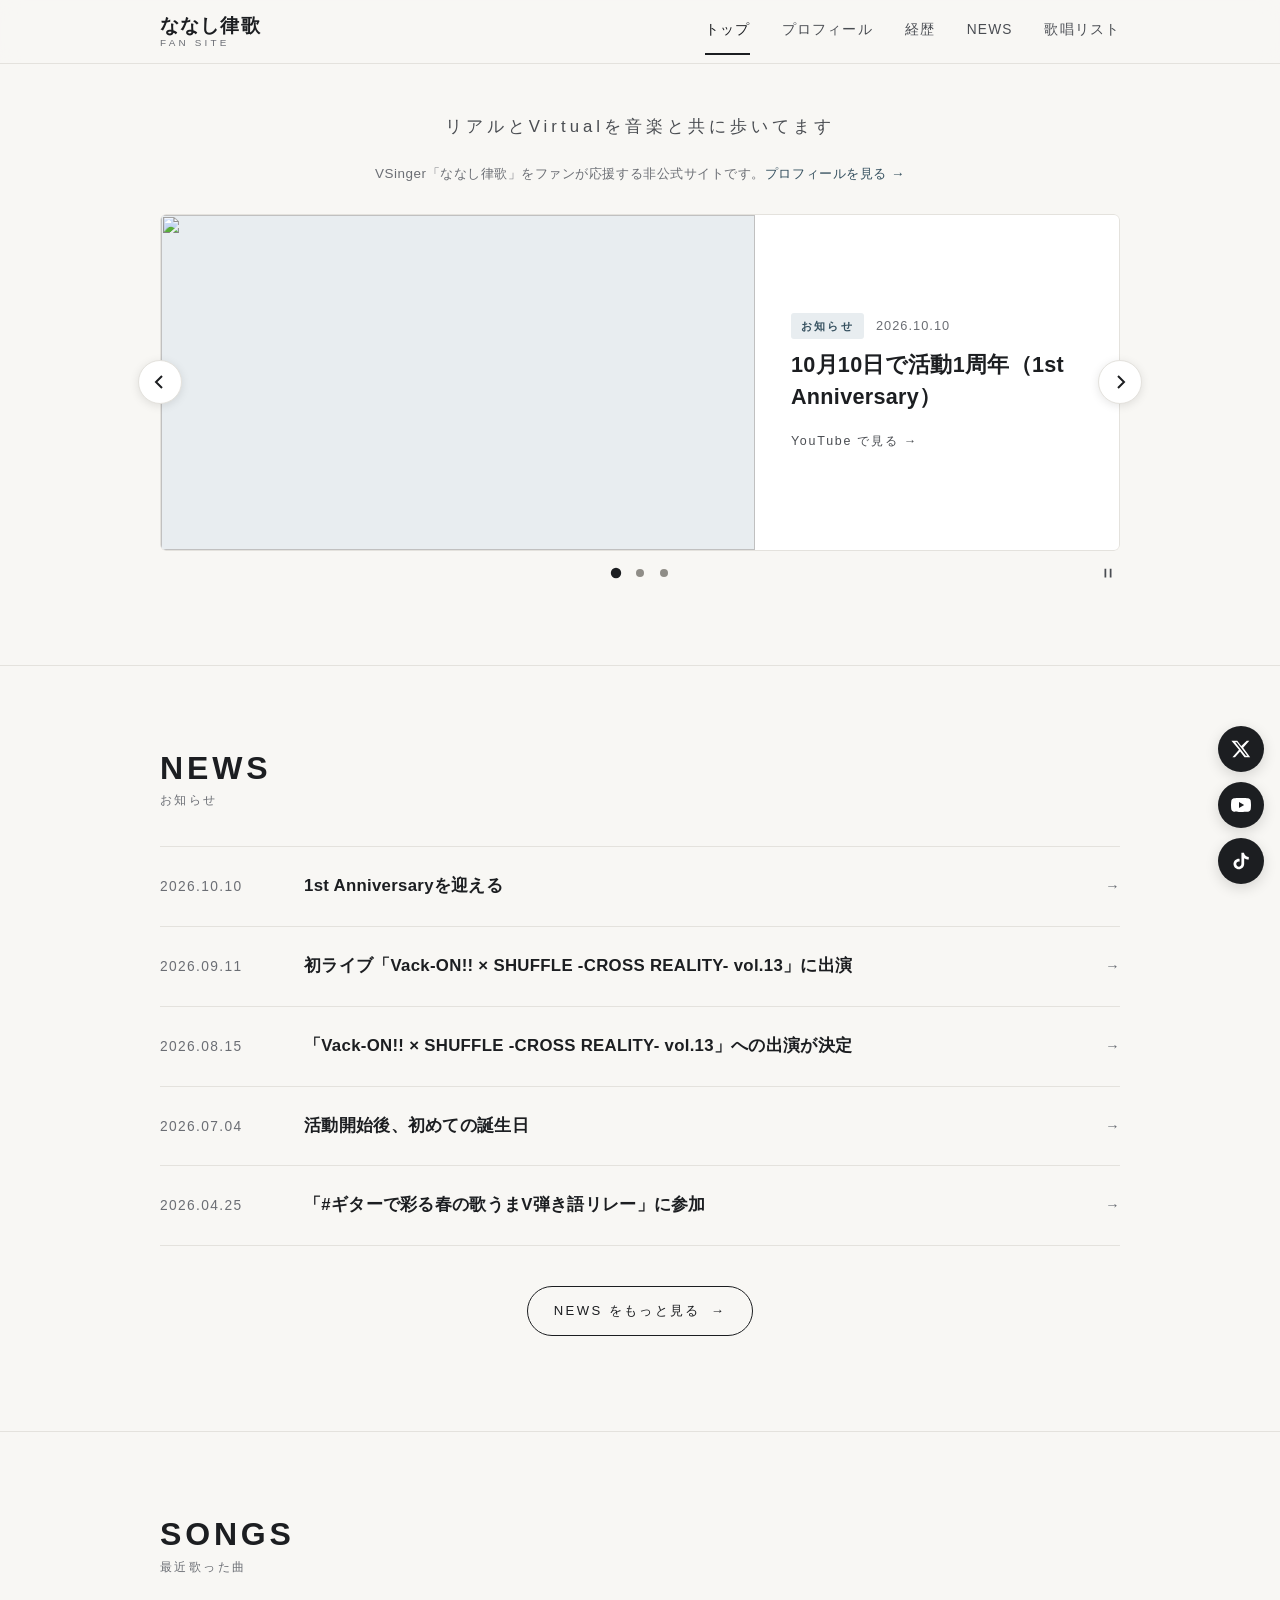
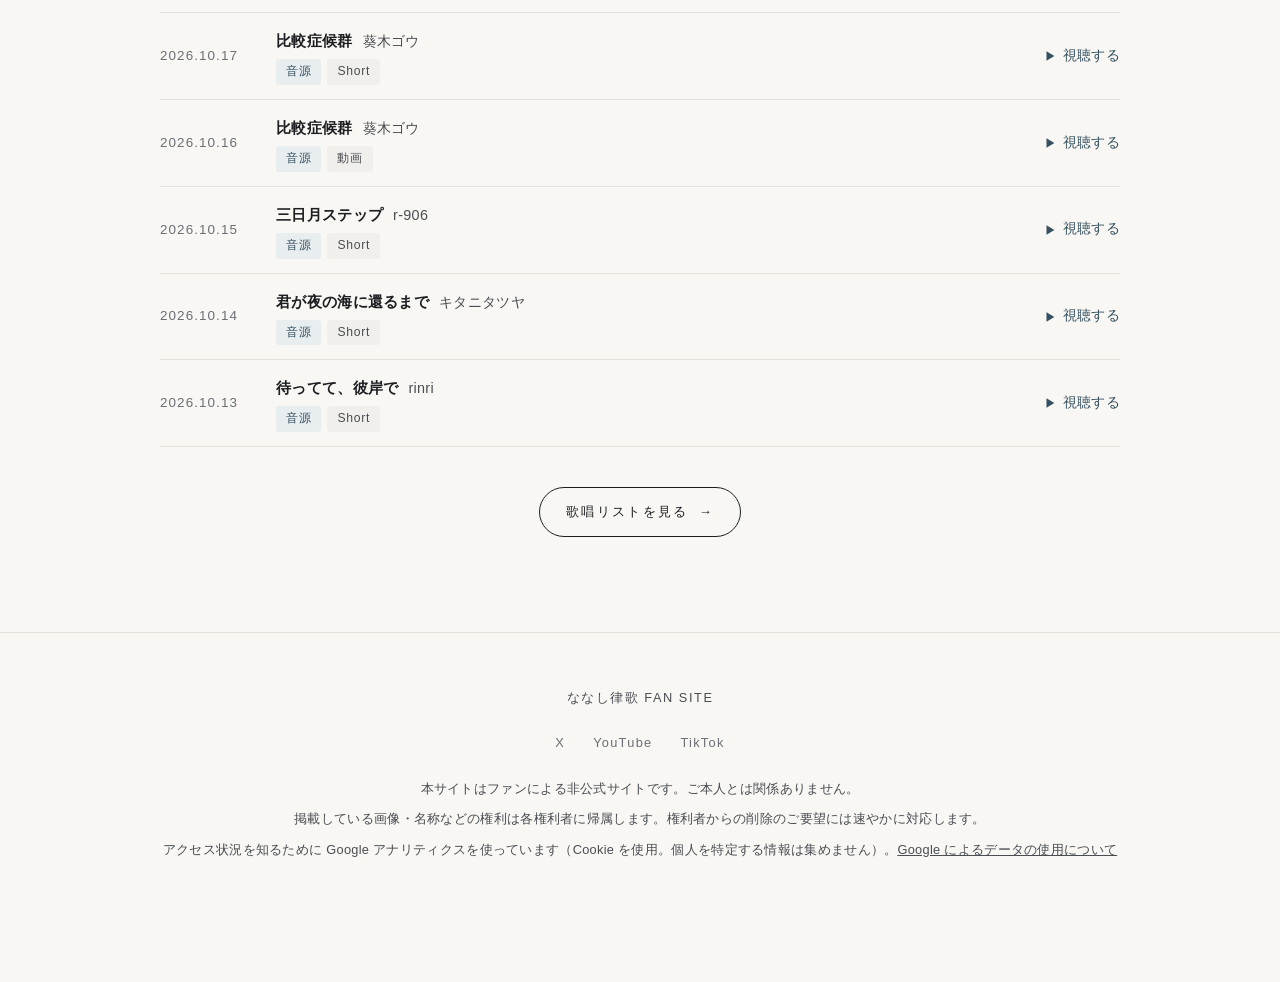
==== commit e0a0f908: "Google アナリティクス 4 を導入し、歌唱リストの「視聴する」クリックを曲ごとに計測 - js/analytics.js を追加し、全ページの head で読み込む（公開サイトでだけ記録） - " ====
--- a/index.html
+++ b/index.html
@@ -10,19 +10,20 @@
   <meta property="og:type" content="website">
   <meta property="og:site_name" content="ななし律歌 FAN SITE">
   <meta property="og:locale" content="ja_JP">
-  <meta property="og:url" content="https://USERNAME.github.io/nanashi-fansite/">
-  <meta property="og:image" content="https://USERNAME.github.io/nanashi-fansite/images/og.png">
+  <meta property="og:url" content="https://nanashi-unofficial.github.io/nanashi-fansite/">
+  <meta property="og:image" content="https://nanashi-unofficial.github.io/nanashi-fansite/images/og.png">
   <meta property="og:image:width" content="1200">
   <meta property="og:image:height" content="630">
   <meta property="og:image:alt" content="ななし律歌 FAN SITE">
   <meta name="twitter:card" content="summary_large_image">
-  <link rel="canonical" href="https://USERNAME.github.io/nanashi-fansite/">
+  <link rel="canonical" href="https://nanashi-unofficial.github.io/nanashi-fansite/">
   <meta name="theme-color" content="#f8f7f4">
   <meta name="color-scheme" content="only light">
   <link rel="apple-touch-icon" href="./images/apple-touch-icon.png">
   <link rel="icon" href="data:image/svg+xml,%3Csvg xmlns='http://www.w3.org/2000/svg' viewBox='0 0 64 64'%3E%3Crect width='64' height='64' rx='14' fill='%2335505f'/%3E%3Ctext x='32' y='44' font-size='34' text-anchor='middle' fill='white' font-family='sans-serif' font-weight='700'%3E律%3C/text%3E%3C/svg%3E">
   <link rel="preconnect" href="https://i.ytimg.com">
   <link rel="stylesheet" href="./css/style.css">
+  <script src="./js/analytics.js"></script>
 </head>
 <body>
   <!-- ヘッダー（全ページ共通・常に表示） -->
@@ -122,6 +123,7 @@
       </div>
       <p class="disclaimer">本サイトはファンによる非公式サイトです。ご本人とは関係ありません。</p>
       <p class="disclaimer rights">掲載している画像・名称などの権利は各権利者に帰属します。権利者からの削除のご要望には速やかに対応します。</p>
+      <p class="disclaimer rights">アクセス状況を知るために Google アナリティクスを使っています（Cookie を使用。個人を特定する情報は集めません）。<a href="https://policies.google.com/technologies/partner-sites?hl=ja" target="_blank" rel="noopener noreferrer">Google によるデータの使用について</a></p>
     </div>
   </footer>
 
--- a/css/style.css
+++ b/css/style.css
@@ -433,6 +433,9 @@
 .bio-date { font-size: 0.86rem; letter-spacing: 0.08em; color: var(--muted); padding-top: 2px; white-space: nowrap; font-variant-numeric: tabular-nums; }
 .bio-text { margin: 0; white-space: pre-line; }  /* Excel のセル内改行をそのまま改行として表示 */
 .bio-empty { color: var(--muted); padding: 24px 0; }
+
+/* 404 ページ（404.html）の案内文 */
+.not-found-text { margin: 0; color: var(--ink-2); line-height: 2; }
 
 /* ---------- 歌唱リストの補助（凡例・アーティスト名ボタン） ---------- */
 .legend { margin: -12px 0 20px; font-size: 0.8rem; color: var(--muted); line-height: 1.7; }
@@ -538,14 +541,15 @@
   .profile-intro { letter-spacing: 0.06em; }
   .nav { gap: 10px; overflow-x: auto; -webkit-overflow-scrolling: touch; scrollbar-width: none; padding: 4px 0; }  /* 上下 4px はフォーカス枠が切れないための余白 */
   .nav::-webkit-scrollbar { display: none; }
-  .nav a { font-size: 0.74rem; letter-spacing: 0.04em; flex-shrink: 0; }
+  .nav a { font-size: 0.8rem; letter-spacing: 0.04em; flex-shrink: 0; padding: 10px 3px; }  /* 文字を少し大きくし、左右の余白で押せる幅を広げる（2026-10-10 レビュー対応） */
+  .nav a[href="./index.html"], .nav a[href="/nanashi-fansite/"] { display: none; }  /* ロゴがトップへのリンクなので、幅が足りない端末ではメニューの「トップ」を省く（5 つ並ぶと 401〜432px の端末で右端が切れるため、境目は 480px）。後者は 404.html 用（リンク先を公開 URL 基準で書いているため） */
 }
 
 @media (max-width: 400px) {
   .logo .logo-sub { display: none; }  /* 小さい端末ではメニューを優先 */
-  .nav { gap: 8px; }
-  .nav a { letter-spacing: 0; }
-  .nav a[href="./index.html"] { display: none; }  /* ロゴがトップへのリンクなので、幅が足りない端末ではメニューの「トップ」を省く（メニューが 5 つ並ぶため） */
+  .logo .logo-name { font-size: 0.96rem; }
+  .nav { gap: 4px; }  /* 各項目に左右 2px の余白があるので、見た目の間隔は 8px。幅 360px の端末でも数 px の余裕を残す */
+  .nav a { letter-spacing: 0; padding: 10px 2px; }
 }
 
 @media print {
